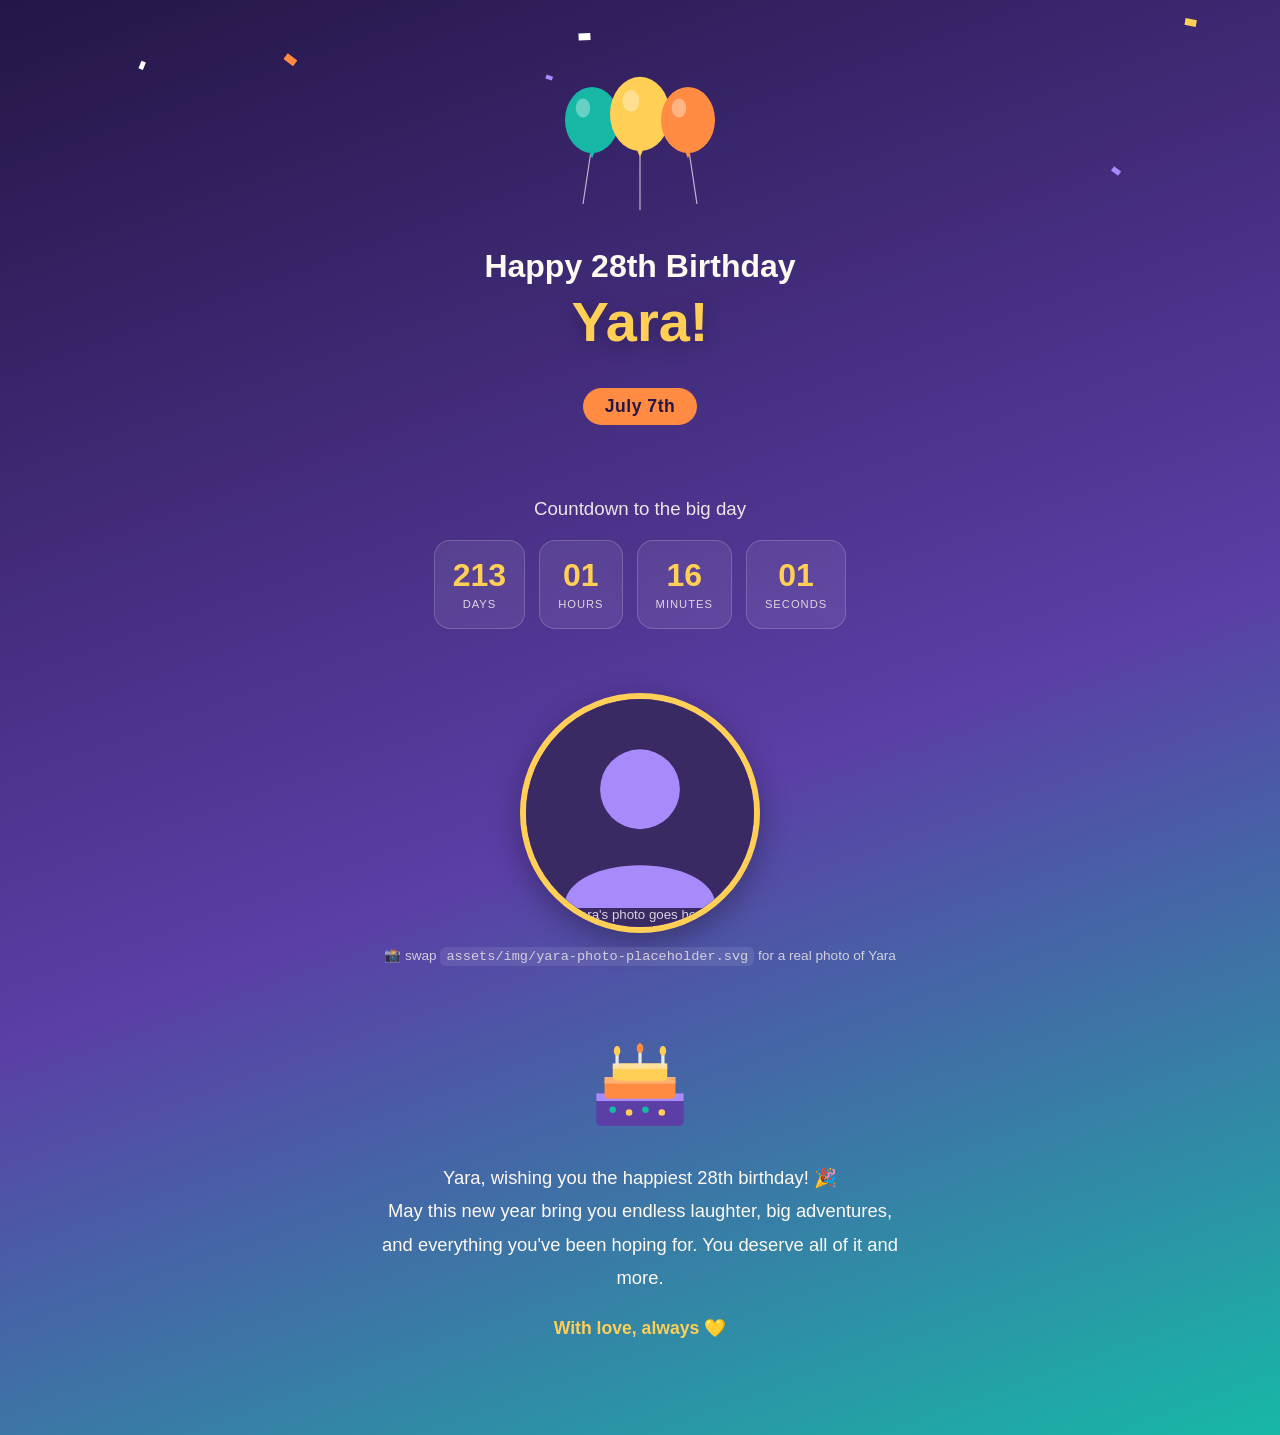
==== index.html @ d6400069 "Add Yara birthday landing page" ====
<!DOCTYPE html>
<html lang="en">
<head>
<meta charset="UTF-8">
<meta name="viewport" content="width=device-width, initial-scale=1.0">
<title>Happy 28th Birthday, Yara!</title>
<link rel="stylesheet" href="assets/style.css">
</head>
<body>

<canvas id="confetti-canvas"></canvas>

<main class="page">

  <section class="hero">
    <img src="assets/img/balloons.svg" alt="Balloons illustration" class="balloons">
    <h1>Happy 28th Birthday</h1>
    <h2 class="name">Yara!</h2>
    <p class="date-badge">July 7th</p>
  </section>

  <section class="countdown-section">
    <h3>Countdown to the big day</h3>
    <div id="countdown" class="countdown">
      <div class="countdown-box"><span id="days">00</span><small>days</small></div>
      <div class="countdown-box"><span id="hours">00</span><small>hours</small></div>
      <div class="countdown-box"><span id="minutes">00</span><small>minutes</small></div>
      <div class="countdown-box"><span id="seconds">00</span><small>seconds</small></div>
    </div>
    <p id="countdown-message" class="countdown-message"></p>
  </section>

  <section class="photo-section">
    <div class="photo-frame">
      <!-- Sample / placeholder image. Swap this file for a real photo of Yara. -->
      <img src="assets/img/yara-photo-placeholder.svg" alt="Photo of Yara placeholder" id="yara-photo">
    </div>
    <p class="photo-caption">📸 swap <code>assets/img/yara-photo-placeholder.svg</code> for a real photo of Yara</p>
  </section>

  <section class="message-section">
    <img src="assets/img/cake.svg" alt="Birthday cake illustration" class="cake">
    <p class="message">
      Yara, wishing you the happiest 28th birthday! 🎉<br>
      May this new year bring you endless laughter, big adventures,
      and everything you've been hoping for. You deserve all of it and more.
    </p>
    <p class="signature">With love, always 💛</p>
  </section>

</main>

<script src="assets/script.js"></script>
</body>
</html>
---- assets/style.css ----
:root {
  --purple-dark: #241646;
  --purple: #5b3ea6;
  --teal: #17b8a6;
  --gold: #ffcf56;
  --orange: #ff8c42;
  --cream: #fff9f0;
}

* {
  box-sizing: border-box;
}

html, body {
  margin: 0;
  padding: 0;
  min-height: 100%;
}

body {
  font-family: "Segoe UI", "Helvetica Neue", Arial, sans-serif;
  background: linear-gradient(160deg, var(--purple-dark) 0%, var(--purple) 55%, var(--teal) 100%);
  color: var(--cream);
  overflow-x: hidden;
}

#confetti-canvas {
  position: fixed;
  top: 0;
  left: 0;
  width: 100%;
  height: 100%;
  pointer-events: none;
  z-index: 0;
}

.page {
  position: relative;
  z-index: 1;
  max-width: 720px;
  margin: 0 auto;
  padding: 48px 24px 80px;
  text-align: center;
}

.hero {
  padding-top: 24px;
}

.balloons {
  width: 180px;
  max-width: 60vw;
  margin-bottom: 8px;
  animation: float 4s ease-in-out infinite;
}

@keyframes float {
  0%, 100% { transform: translateY(0px); }
  50% { transform: translateY(-14px); }
}

h1 {
  font-size: 2rem;
  font-weight: 600;
  margin: 8px 0 0;
  color: var(--cream);
}

.name {
  font-size: 3.5rem;
  margin: 4px 0 16px;
  font-weight: 800;
  color: var(--gold);
  text-shadow: 0 4px 18px rgba(0,0,0,0.25);
}

.date-badge {
  display: inline-block;
  background: var(--orange);
  color: var(--purple-dark);
  font-weight: 700;
  padding: 8px 22px;
  border-radius: 999px;
  font-size: 1.1rem;
  letter-spacing: 0.5px;
}

.countdown-section {
  margin-top: 56px;
}

.countdown-section h3 {
  font-weight: 500;
  opacity: 0.9;
  margin-bottom: 20px;
}

.countdown {
  display: flex;
  justify-content: center;
  gap: 14px;
  flex-wrap: wrap;
}

.countdown-box {
  background: rgba(255, 255, 255, 0.08);
  border: 1px solid rgba(255, 255, 255, 0.18);
  border-radius: 16px;
  padding: 16px 18px;
  min-width: 72px;
  backdrop-filter: blur(4px);
}

.countdown-box span {
  display: block;
  font-size: 2rem;
  font-weight: 700;
  color: var(--gold);
}

.countdown-box small {
  text-transform: uppercase;
  font-size: 0.7rem;
  letter-spacing: 1px;
  opacity: 0.8;
}

.countdown-message {
  margin-top: 20px;
  font-size: 1.2rem;
  font-weight: 600;
  color: var(--gold);
}

.photo-section {
  margin-top: 64px;
}

.photo-frame {
  width: 240px;
  height: 240px;
  margin: 0 auto;
  border-radius: 50%;
  overflow: hidden;
  border: 6px solid var(--gold);
  box-shadow: 0 10px 30px rgba(0,0,0,0.3);
  background: rgba(255,255,255,0.08);
}

.photo-frame img {
  width: 100%;
  height: 100%;
  object-fit: cover;
}

.photo-caption {
  margin-top: 14px;
  font-size: 0.85rem;
  opacity: 0.75;
}

.photo-caption code {
  background: rgba(255,255,255,0.12);
  padding: 2px 6px;
  border-radius: 6px;
}

.message-section {
  margin-top: 64px;
}

.cake {
  width: 120px;
  margin-bottom: 20px;
}

.message {
  font-size: 1.15rem;
  line-height: 1.8;
  max-width: 520px;
  margin: 0 auto;
}

.signature {
  margin-top: 24px;
  font-size: 1.1rem;
  font-weight: 600;
  color: var(--gold);
}

@media (max-width: 480px) {
  .name { font-size: 2.6rem; }
  .countdown-box { min-width: 60px; padding: 12px 10px; }
  .countdown-box span { font-size: 1.5rem; }
}
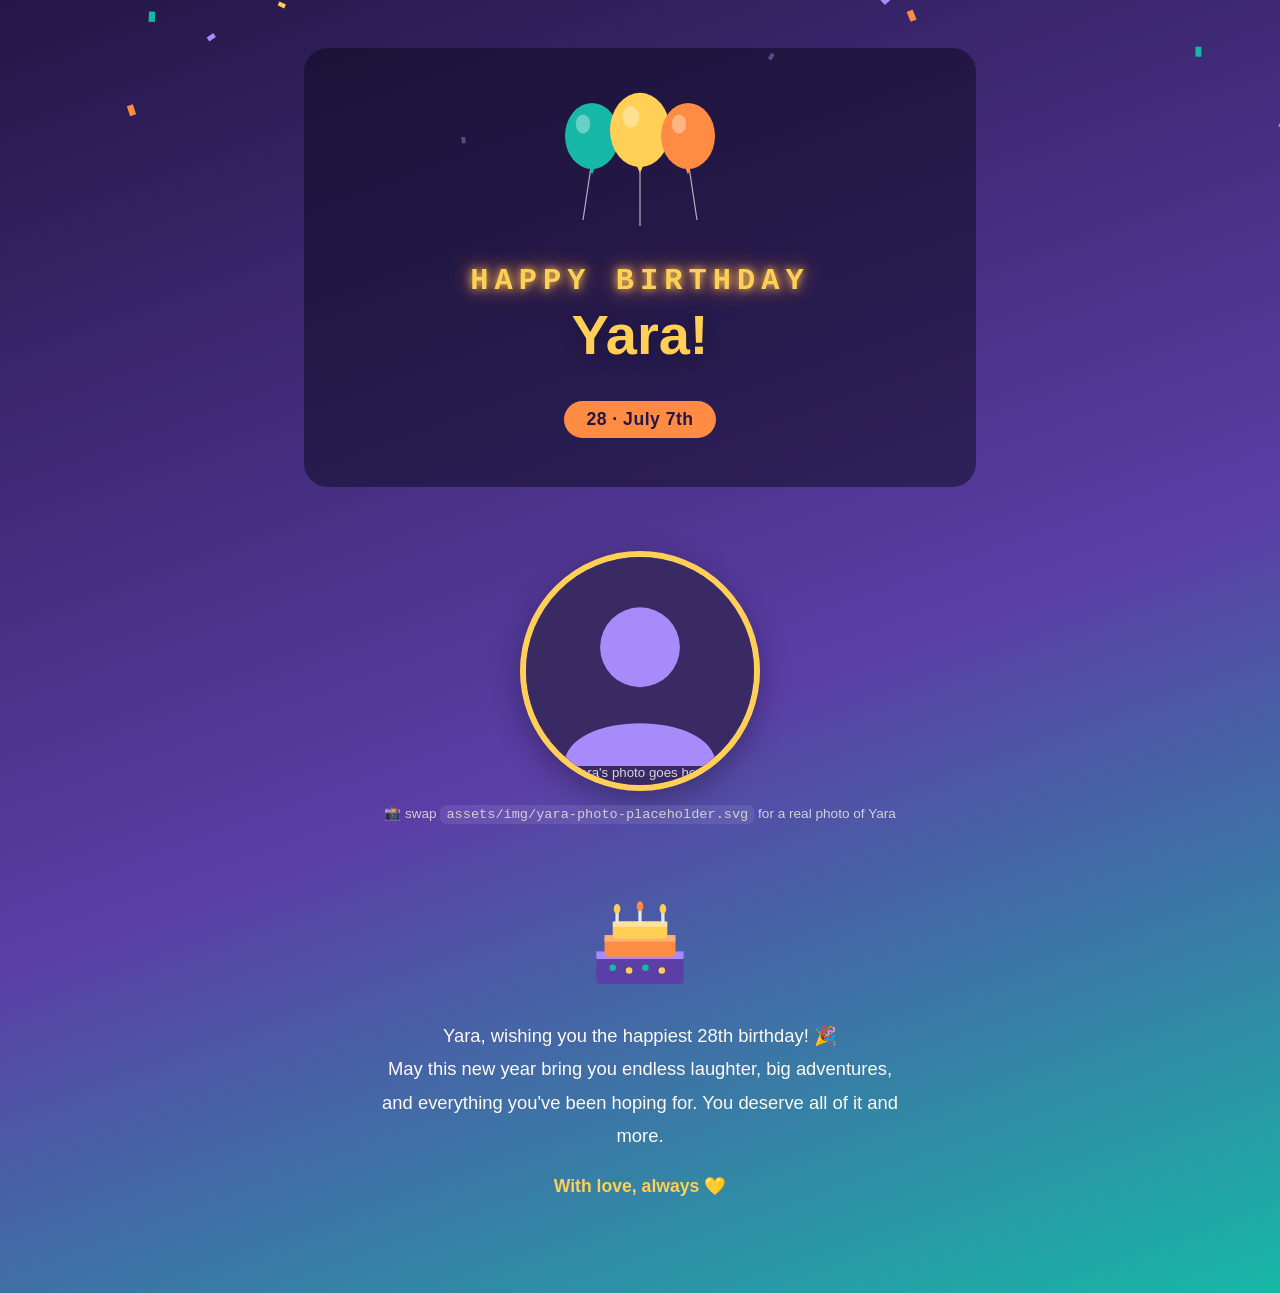
==== commit 0c8b11a8: "Replace countdown with matrix-rain hero effect" ====
--- a/index.html
+++ b/index.html
@@ -13,21 +13,13 @@
 <main class="page">
 
   <section class="hero">
-    <img src="assets/img/balloons.svg" alt="Balloons illustration" class="balloons">
-    <h1>Happy 28th Birthday</h1>
-    <h2 class="name">Yara!</h2>
-    <p class="date-badge">July 7th</p>
-  </section>
-
-  <section class="countdown-section">
-    <h3>Countdown to the big day</h3>
-    <div id="countdown" class="countdown">
-      <div class="countdown-box"><span id="days">00</span><small>days</small></div>
-      <div class="countdown-box"><span id="hours">00</span><small>hours</small></div>
-      <div class="countdown-box"><span id="minutes">00</span><small>minutes</small></div>
-      <div class="countdown-box"><span id="seconds">00</span><small>seconds</small></div>
+    <canvas id="matrix-canvas"></canvas>
+    <div class="hero-content">
+      <img src="assets/img/balloons.svg" alt="Balloons illustration" class="balloons">
+      <h1 class="led-title">Happy Birthday</h1>
+      <h2 class="name">Yara!</h2>
+      <p class="date-badge">28 &middot; July 7th</p>
     </div>
-    <p id="countdown-message" class="countdown-message"></p>
   </section>
 
   <section class="photo-section">
--- a/assets/style.css
+++ b/assets/style.css
@@ -44,7 +44,25 @@
 }
 
 .hero {
-  padding-top: 24px;
+  position: relative;
+  padding: 40px 0 32px;
+  border-radius: 24px;
+  overflow: hidden;
+  background: rgba(0, 0, 0, 0.25);
+}
+
+#matrix-canvas {
+  position: absolute;
+  top: 0;
+  left: 0;
+  width: 100%;
+  height: 100%;
+  z-index: 0;
+}
+
+.hero-content {
+  position: relative;
+  z-index: 1;
 }
 
 .balloons {
@@ -59,11 +77,15 @@
   50% { transform: translateY(-14px); }
 }
 
-h1 {
-  font-size: 2rem;
-  font-weight: 600;
+.led-title {
+  font-family: "Courier New", Courier, monospace;
+  font-size: 1.9rem;
+  font-weight: 900;
+  letter-spacing: 6px;
+  text-transform: uppercase;
   margin: 8px 0 0;
-  color: var(--cream);
+  color: var(--gold);
+  text-shadow: 0 0 8px var(--gold), 0 0 22px var(--orange);
 }
 
 .name {
@@ -83,53 +105,6 @@
   border-radius: 999px;
   font-size: 1.1rem;
   letter-spacing: 0.5px;
-}
-
-.countdown-section {
-  margin-top: 56px;
-}
-
-.countdown-section h3 {
-  font-weight: 500;
-  opacity: 0.9;
-  margin-bottom: 20px;
-}
-
-.countdown {
-  display: flex;
-  justify-content: center;
-  gap: 14px;
-  flex-wrap: wrap;
-}
-
-.countdown-box {
-  background: rgba(255, 255, 255, 0.08);
-  border: 1px solid rgba(255, 255, 255, 0.18);
-  border-radius: 16px;
-  padding: 16px 18px;
-  min-width: 72px;
-  backdrop-filter: blur(4px);
-}
-
-.countdown-box span {
-  display: block;
-  font-size: 2rem;
-  font-weight: 700;
-  color: var(--gold);
-}
-
-.countdown-box small {
-  text-transform: uppercase;
-  font-size: 0.7rem;
-  letter-spacing: 1px;
-  opacity: 0.8;
-}
-
-.countdown-message {
-  margin-top: 20px;
-  font-size: 1.2rem;
-  font-weight: 600;
-  color: var(--gold);
 }
 
 .photo-section {
@@ -190,6 +165,5 @@
 
 @media (max-width: 480px) {
   .name { font-size: 2.6rem; }
-  .countdown-box { min-width: 60px; padding: 12px 10px; }
-  .countdown-box span { font-size: 1.5rem; }
+  .led-title { font-size: 1.3rem; letter-spacing: 4px; }
 }
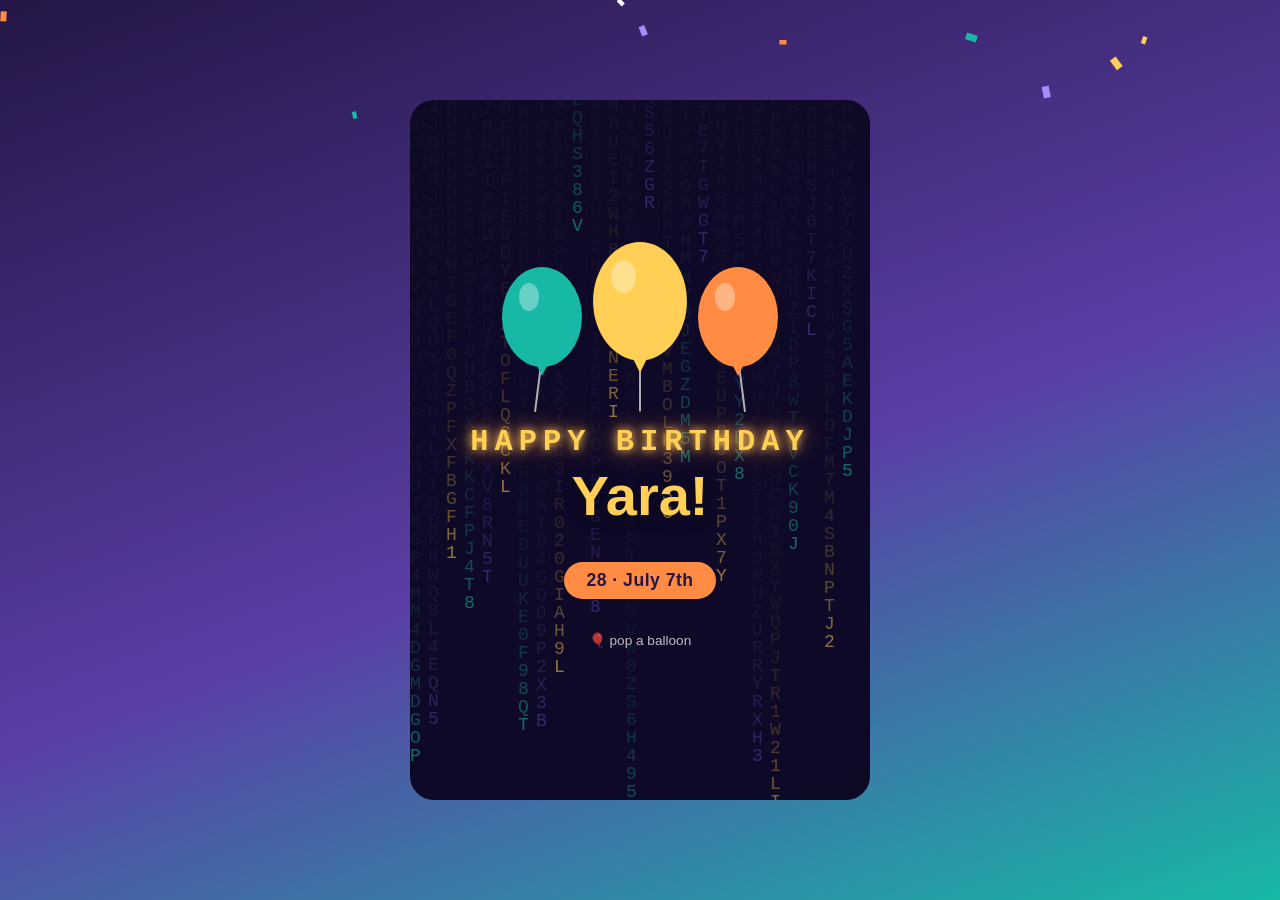
==== commit 577a8a5b: "Make page full-viewport, reveal message via balloon pop modal" ====
--- a/index.html
+++ b/index.html
@@ -15,22 +15,50 @@
   <section class="hero">
     <canvas id="matrix-canvas"></canvas>
     <div class="hero-content">
-      <img src="assets/img/balloons.svg" alt="Balloons illustration" class="balloons">
+
+      <div class="balloon-cluster">
+        <button class="balloon-btn" data-balloon aria-label="Pop the teal balloon">
+          <svg viewBox="0 0 90 150" class="balloon-svg">
+            <line x1="45" y1="95" x2="38" y2="150" stroke="#ffffffaa" stroke-width="2"/>
+            <ellipse cx="45" cy="55" rx="40" ry="50" fill="#17b8a6"/>
+            <ellipse cx="32" cy="35" rx="10" ry="14" fill="#ffffff" opacity="0.35"/>
+            <polygon points="38,100 52,100 45,114" fill="#17b8a6"/>
+          </svg>
+        </button>
+        <button class="balloon-btn balloon-btn-tall" data-balloon aria-label="Pop the gold balloon">
+          <svg viewBox="0 0 100 170" class="balloon-svg">
+            <line x1="50" y1="110" x2="50" y2="170" stroke="#ffffffaa" stroke-width="2"/>
+            <ellipse cx="50" cy="62" rx="46" ry="58" fill="#ffcf56"/>
+            <ellipse cx="34" cy="38" rx="12" ry="16" fill="#ffffff" opacity="0.35"/>
+            <polygon points="42,116 58,116 50,132" fill="#ffcf56"/>
+          </svg>
+        </button>
+        <button class="balloon-btn" data-balloon aria-label="Pop the orange balloon">
+          <svg viewBox="0 0 90 150" class="balloon-svg">
+            <line x1="45" y1="95" x2="52" y2="150" stroke="#ffffffaa" stroke-width="2"/>
+            <ellipse cx="45" cy="55" rx="40" ry="50" fill="#ff8c42"/>
+            <ellipse cx="32" cy="35" rx="10" ry="14" fill="#ffffff" opacity="0.35"/>
+            <polygon points="38,100 52,100 45,114" fill="#ff8c42"/>
+          </svg>
+        </button>
+      </div>
+
       <h1 class="led-title">Happy Birthday</h1>
       <h2 class="name">Yara!</h2>
       <p class="date-badge">28 &middot; July 7th</p>
+      <p class="hint">🎈 pop a balloon</p>
     </div>
   </section>
 
-  <section class="photo-section">
-    <div class="photo-frame">
+</main>
+
+<div id="message-modal" class="modal-overlay" hidden>
+  <div class="modal-card">
+    <button class="modal-close" id="modal-close" aria-label="Close">&times;</button>
+    <div class="photo-frame small">
       <!-- Sample / placeholder image. Swap this file for a real photo of Yara. -->
       <img src="assets/img/yara-photo-placeholder.svg" alt="Photo of Yara placeholder" id="yara-photo">
     </div>
-    <p class="photo-caption">📸 swap <code>assets/img/yara-photo-placeholder.svg</code> for a real photo of Yara</p>
-  </section>
-
-  <section class="message-section">
     <img src="assets/img/cake.svg" alt="Birthday cake illustration" class="cake">
     <p class="message">
       Yara, wishing you the happiest 28th birthday! 🎉<br>
@@ -38,9 +66,8 @@
       and everything you've been hoping for. You deserve all of it and more.
     </p>
     <p class="signature">With love, always 💛</p>
-  </section>
-
-</main>
+  </div>
+</div>
 
 <script src="assets/script.js"></script>
 </body>
--- a/assets/style.css
+++ b/assets/style.css
@@ -14,14 +14,14 @@
 html, body {
   margin: 0;
   padding: 0;
-  min-height: 100%;
+  height: 100%;
+  overflow: hidden;
 }
 
 body {
   font-family: "Segoe UI", "Helvetica Neue", Arial, sans-serif;
   background: linear-gradient(160deg, var(--purple-dark) 0%, var(--purple) 55%, var(--teal) 100%);
   color: var(--cream);
-  overflow-x: hidden;
 }
 
 #confetti-canvas {
@@ -37,18 +37,29 @@
 .page {
   position: relative;
   z-index: 1;
-  max-width: 720px;
-  margin: 0 auto;
-  padding: 48px 24px 80px;
+  height: 100vh;
+  height: 100dvh;
+  display: flex;
+  align-items: center;
+  justify-content: center;
+  padding: 14px;
   text-align: center;
 }
 
 .hero {
   position: relative;
-  padding: 40px 0 32px;
+  width: 100%;
+  max-width: 460px;
+  height: 100%;
+  max-height: 700px;
+  display: flex;
+  flex-direction: column;
+  align-items: center;
+  justify-content: center;
   border-radius: 24px;
   overflow: hidden;
   background: rgba(0, 0, 0, 0.25);
+  padding: clamp(12px, 3vh, 32px) 16px;
 }
 
 #matrix-canvas {
@@ -65,32 +76,71 @@
   z-index: 1;
 }
 
-.balloons {
-  width: 180px;
-  max-width: 60vw;
-  margin-bottom: 8px;
+.balloon-cluster {
+  display: flex;
+  align-items: flex-end;
+  justify-content: center;
+  gap: 2px;
+  margin-bottom: clamp(4px, 1.5vh, 14px);
+}
+
+.balloon-btn {
+  background: none;
+  border: none;
+  padding: 0;
+  cursor: pointer;
+  width: clamp(58px, 16vw, 90px);
   animation: float 4s ease-in-out infinite;
+  transition: transform 0.2s ease;
+}
+
+.balloon-btn:nth-child(2) { animation-delay: 0.5s; }
+.balloon-btn:nth-child(3) { animation-delay: 1s; }
+
+.balloon-btn-tall {
+  width: clamp(66px, 18vw, 102px);
+}
+
+.balloon-btn:hover {
+  transform: scale(1.06);
+}
+
+.balloon-svg {
+  width: 100%;
+  height: auto;
+  display: block;
+}
+
+.balloon-btn.popped {
+  animation: pop 0.35s ease forwards;
+  pointer-events: none;
 }
 
 @keyframes float {
   0%, 100% { transform: translateY(0px); }
-  50% { transform: translateY(-14px); }
+  50% { transform: translateY(-10px); }
+}
+
+@keyframes pop {
+  0% { transform: scale(1); opacity: 1; }
+  50% { transform: scale(1.35); opacity: 0.8; }
+  100% { transform: scale(0.1); opacity: 0; }
 }
 
 .led-title {
   font-family: "Courier New", Courier, monospace;
-  font-size: 1.9rem;
+  font-size: clamp(1rem, 4.5vw, 1.9rem);
   font-weight: 900;
-  letter-spacing: 6px;
+  letter-spacing: clamp(3px, 1vw, 6px);
   text-transform: uppercase;
-  margin: 8px 0 0;
+  margin: clamp(6px, 2vh, 10px) 0 0;
   color: var(--gold);
   text-shadow: 0 0 8px var(--gold), 0 0 22px var(--orange);
 }
 
 .name {
-  font-size: 3.5rem;
-  margin: 4px 0 16px;
+  font-size: clamp(2rem, 9vw, 3.5rem);
+  margin: 4px 0 clamp(8px, 2vh, 16px);
   font-weight: 800;
   color: var(--gold);
   text-shadow: 0 4px 18px rgba(0,0,0,0.25);
@@ -103,21 +153,71 @@
   font-weight: 700;
   padding: 8px 22px;
   border-radius: 999px;
-  font-size: 1.1rem;
+  font-size: clamp(0.85rem, 2.5vw, 1.1rem);
   letter-spacing: 0.5px;
 }
 
-.photo-section {
-  margin-top: 64px;
+.hint {
+  margin-top: clamp(8px, 2vh, 16px);
+  font-size: 0.85rem;
+  opacity: 0.75;
+}
+
+/* Modal revealed when a balloon is popped */
+.modal-overlay {
+  position: fixed;
+  inset: 0;
+  z-index: 30;
+  display: flex;
+  align-items: center;
+  justify-content: center;
+  padding: 20px;
+  background: rgba(10, 6, 20, 0.78);
+  opacity: 0;
+  transition: opacity 0.25s ease;
+}
+
+.modal-overlay[hidden] {
+  display: none;
+}
+
+.modal-overlay.show {
+  opacity: 1;
+}
+
+.modal-card {
+  position: relative;
+  width: 100%;
+  max-width: 360px;
+  max-height: 90vh;
+  overflow-y: auto;
+  background: linear-gradient(160deg, var(--purple-dark), var(--purple));
+  border: 2px solid var(--gold);
+  border-radius: 20px;
+  padding: 30px 24px 24px;
+  text-align: center;
+  box-shadow: 0 20px 50px rgba(0, 0, 0, 0.5);
+}
+
+.modal-close {
+  position: absolute;
+  top: 8px;
+  right: 12px;
+  background: none;
+  border: none;
+  color: var(--cream);
+  font-size: 1.7rem;
+  line-height: 1;
+  cursor: pointer;
 }
 
 .photo-frame {
-  width: 240px;
-  height: 240px;
-  margin: 0 auto;
+  width: 120px;
+  height: 120px;
+  margin: 0 auto 14px;
   border-radius: 50%;
   overflow: hidden;
-  border: 6px solid var(--gold);
+  border: 5px solid var(--gold);
   box-shadow: 0 10px 30px rgba(0,0,0,0.3);
   background: rgba(255,255,255,0.08);
 }
@@ -128,42 +228,24 @@
   object-fit: cover;
 }
 
-.photo-caption {
-  margin-top: 14px;
-  font-size: 0.85rem;
-  opacity: 0.75;
-}
-
-.photo-caption code {
-  background: rgba(255,255,255,0.12);
-  padding: 2px 6px;
-  border-radius: 6px;
-}
-
-.message-section {
-  margin-top: 64px;
-}
-
 .cake {
-  width: 120px;
-  margin-bottom: 20px;
+  width: 90px;
+  margin-bottom: 16px;
 }
 
 .message {
-  font-size: 1.15rem;
-  line-height: 1.8;
-  max-width: 520px;
+  font-size: 1rem;
+  line-height: 1.7;
   margin: 0 auto;
 }
 
 .signature {
-  margin-top: 24px;
-  font-size: 1.1rem;
+  margin-top: 18px;
+  font-size: 1.05rem;
   font-weight: 600;
   color: var(--gold);
 }
 
-@media (max-width: 480px) {
-  .name { font-size: 2.6rem; }
-  .led-title { font-size: 1.3rem; letter-spacing: 4px; }
-}
+@media (max-width: 380px) {
+  .name { font-size: clamp(1.8rem, 10vw, 2.6rem); }
+}
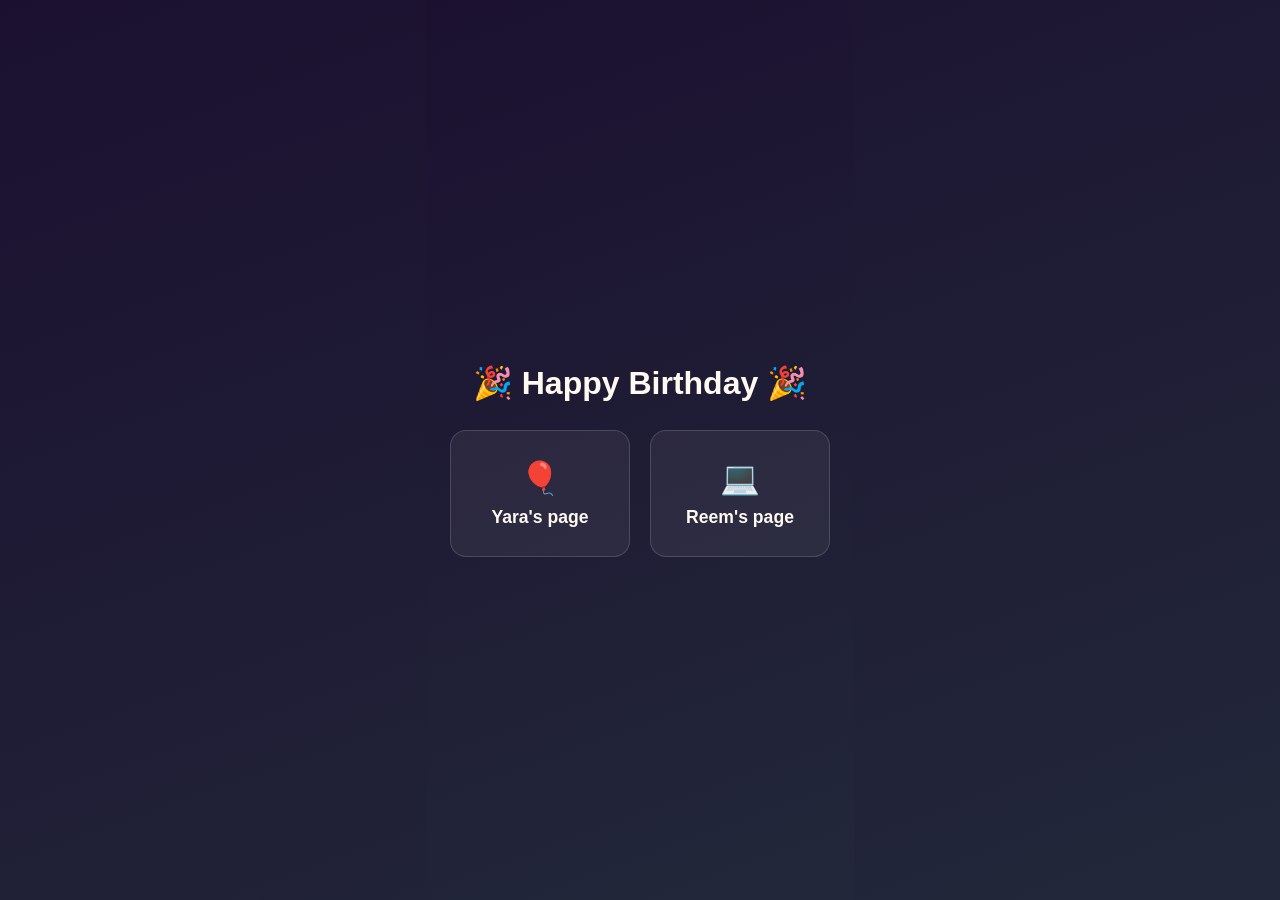
==== commit 5d2a8720: "Restructure into per-person folders, add Reem's IT-themed page, update Yara's badge" ====
--- a/index.html
+++ b/index.html
@@ -3,72 +3,66 @@
 <head>
 <meta charset="UTF-8">
 <meta name="viewport" content="width=device-width, initial-scale=1.0">
-<title>Happy 28th Birthday, Yara!</title>
-<link rel="stylesheet" href="assets/style.css">
+<title>Happy Birthday</title>
+<style>
+  * { box-sizing: border-box; }
+  html, body {
+    margin: 0;
+    height: 100%;
+    font-family: "Segoe UI", "Helvetica Neue", Arial, sans-serif;
+    background: linear-gradient(160deg, #1b1030 0%, #22283a 100%);
+    color: #fff9f0;
+    display: flex;
+    align-items: center;
+    justify-content: center;
+  }
+  main {
+    text-align: center;
+    padding: 24px;
+  }
+  h1 {
+    font-weight: 700;
+    margin-bottom: 28px;
+  }
+  .cards {
+    display: flex;
+    gap: 20px;
+    flex-wrap: wrap;
+    justify-content: center;
+  }
+  a.card {
+    display: block;
+    width: 180px;
+    padding: 28px 18px;
+    border-radius: 16px;
+    text-decoration: none;
+    font-weight: 700;
+    font-size: 1.1rem;
+    color: inherit;
+    border: 1px solid rgba(255,255,255,0.15);
+    background: rgba(255,255,255,0.06);
+    transition: transform 0.15s ease, background 0.15s ease;
+  }
+  a.card:hover {
+    transform: translateY(-4px);
+    background: rgba(255,255,255,0.12);
+  }
+  .emoji { font-size: 2rem; display: block; margin-bottom: 10px; }
+</style>
 </head>
 <body>
-
-<canvas id="confetti-canvas"></canvas>
-
-<main class="page">
-
-  <section class="hero">
-    <canvas id="matrix-canvas"></canvas>
-    <div class="hero-content">
-
-      <div class="balloon-cluster">
-        <button class="balloon-btn" data-balloon aria-label="Pop the teal balloon">
-          <svg viewBox="0 0 90 150" class="balloon-svg">
-            <line x1="45" y1="95" x2="38" y2="150" stroke="#ffffffaa" stroke-width="2"/>
-            <ellipse cx="45" cy="55" rx="40" ry="50" fill="#17b8a6"/>
-            <ellipse cx="32" cy="35" rx="10" ry="14" fill="#ffffff" opacity="0.35"/>
-            <polygon points="38,100 52,100 45,114" fill="#17b8a6"/>
-          </svg>
-        </button>
-        <button class="balloon-btn balloon-btn-tall" data-balloon aria-label="Pop the gold balloon">
-          <svg viewBox="0 0 100 170" class="balloon-svg">
-            <line x1="50" y1="110" x2="50" y2="170" stroke="#ffffffaa" stroke-width="2"/>
-            <ellipse cx="50" cy="62" rx="46" ry="58" fill="#ffcf56"/>
-            <ellipse cx="34" cy="38" rx="12" ry="16" fill="#ffffff" opacity="0.35"/>
-            <polygon points="42,116 58,116 50,132" fill="#ffcf56"/>
-          </svg>
-        </button>
-        <button class="balloon-btn" data-balloon aria-label="Pop the orange balloon">
-          <svg viewBox="0 0 90 150" class="balloon-svg">
-            <line x1="45" y1="95" x2="52" y2="150" stroke="#ffffffaa" stroke-width="2"/>
-            <ellipse cx="45" cy="55" rx="40" ry="50" fill="#ff8c42"/>
-            <ellipse cx="32" cy="35" rx="10" ry="14" fill="#ffffff" opacity="0.35"/>
-            <polygon points="38,100 52,100 45,114" fill="#ff8c42"/>
-          </svg>
-        </button>
-      </div>
-
-      <h1 class="led-title">Happy Birthday</h1>
-      <h2 class="name">Yara!</h2>
-      <p class="date-badge">28 &middot; July 7th</p>
-      <p class="hint">🎈 pop a balloon</p>
-    </div>
-  </section>
-
+<main>
+  <h1>🎉 Happy Birthday 🎉</h1>
+  <div class="cards">
+    <a class="card" href="yara/">
+      <span class="emoji">🎈</span>
+      Yara's page
+    </a>
+    <a class="card" href="reem/">
+      <span class="emoji">💻</span>
+      Reem's page
+    </a>
+  </div>
 </main>
-
-<div id="message-modal" class="modal-overlay" hidden>
-  <div class="modal-card">
-    <button class="modal-close" id="modal-close" aria-label="Close">&times;</button>
-    <div class="photo-frame small">
-      <!-- Sample / placeholder image. Swap this file for a real photo of Yara. -->
-      <img src="assets/img/yara-photo-placeholder.svg" alt="Photo of Yara placeholder" id="yara-photo">
-    </div>
-    <img src="assets/img/cake.svg" alt="Birthday cake illustration" class="cake">
-    <p class="message">
-      Yara, wishing you the happiest 28th birthday! 🎉<br>
-      May this new year bring you endless laughter, big adventures,
-      and everything you've been hoping for. You deserve all of it and more.
-    </p>
-    <p class="signature">With love, always 💛</p>
-  </div>
-</div>
-
-<script src="assets/script.js"></script>
 </body>
 </html>
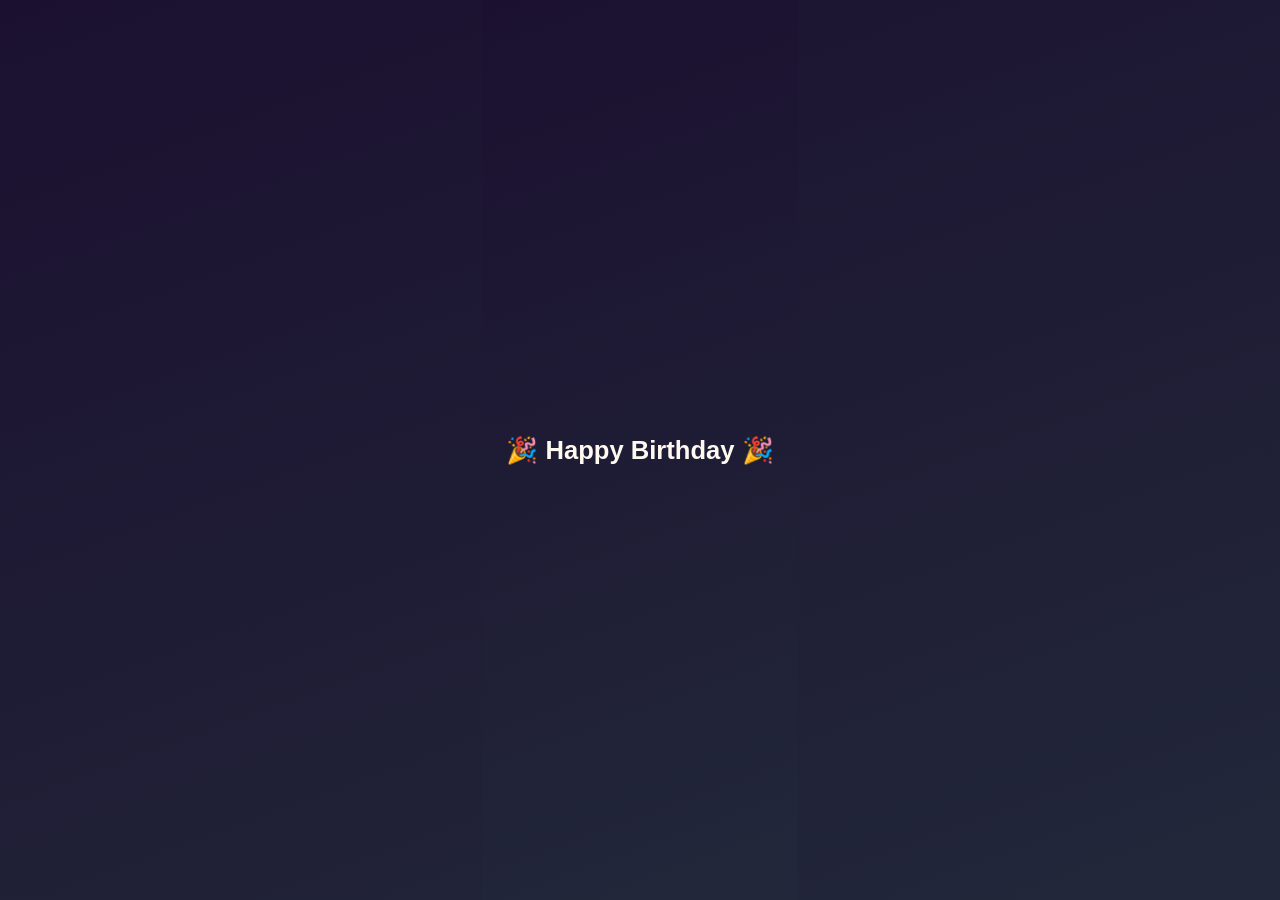
==== commit 128f1ed5: "Make root index a generic, vague birthday message (hide per-person pages)" ====
--- a/index.html
+++ b/index.html
@@ -16,53 +16,16 @@
     align-items: center;
     justify-content: center;
   }
-  main {
+  h1 {
+    font-weight: 700;
+    font-size: 1.6rem;
     text-align: center;
     padding: 24px;
+    margin: 0;
   }
-  h1 {
-    font-weight: 700;
-    margin-bottom: 28px;
-  }
-  .cards {
-    display: flex;
-    gap: 20px;
-    flex-wrap: wrap;
-    justify-content: center;
-  }
-  a.card {
-    display: block;
-    width: 180px;
-    padding: 28px 18px;
-    border-radius: 16px;
-    text-decoration: none;
-    font-weight: 700;
-    font-size: 1.1rem;
-    color: inherit;
-    border: 1px solid rgba(255,255,255,0.15);
-    background: rgba(255,255,255,0.06);
-    transition: transform 0.15s ease, background 0.15s ease;
-  }
-  a.card:hover {
-    transform: translateY(-4px);
-    background: rgba(255,255,255,0.12);
-  }
-  .emoji { font-size: 2rem; display: block; margin-bottom: 10px; }
 </style>
 </head>
 <body>
-<main>
-  <h1>🎉 Happy Birthday 🎉</h1>
-  <div class="cards">
-    <a class="card" href="yara/">
-      <span class="emoji">🎈</span>
-      Yara's page
-    </a>
-    <a class="card" href="reem/">
-      <span class="emoji">💻</span>
-      Reem's page
-    </a>
-  </div>
-</main>
+<h1>🎉 Happy Birthday 🎉</h1>
 </body>
 </html>
